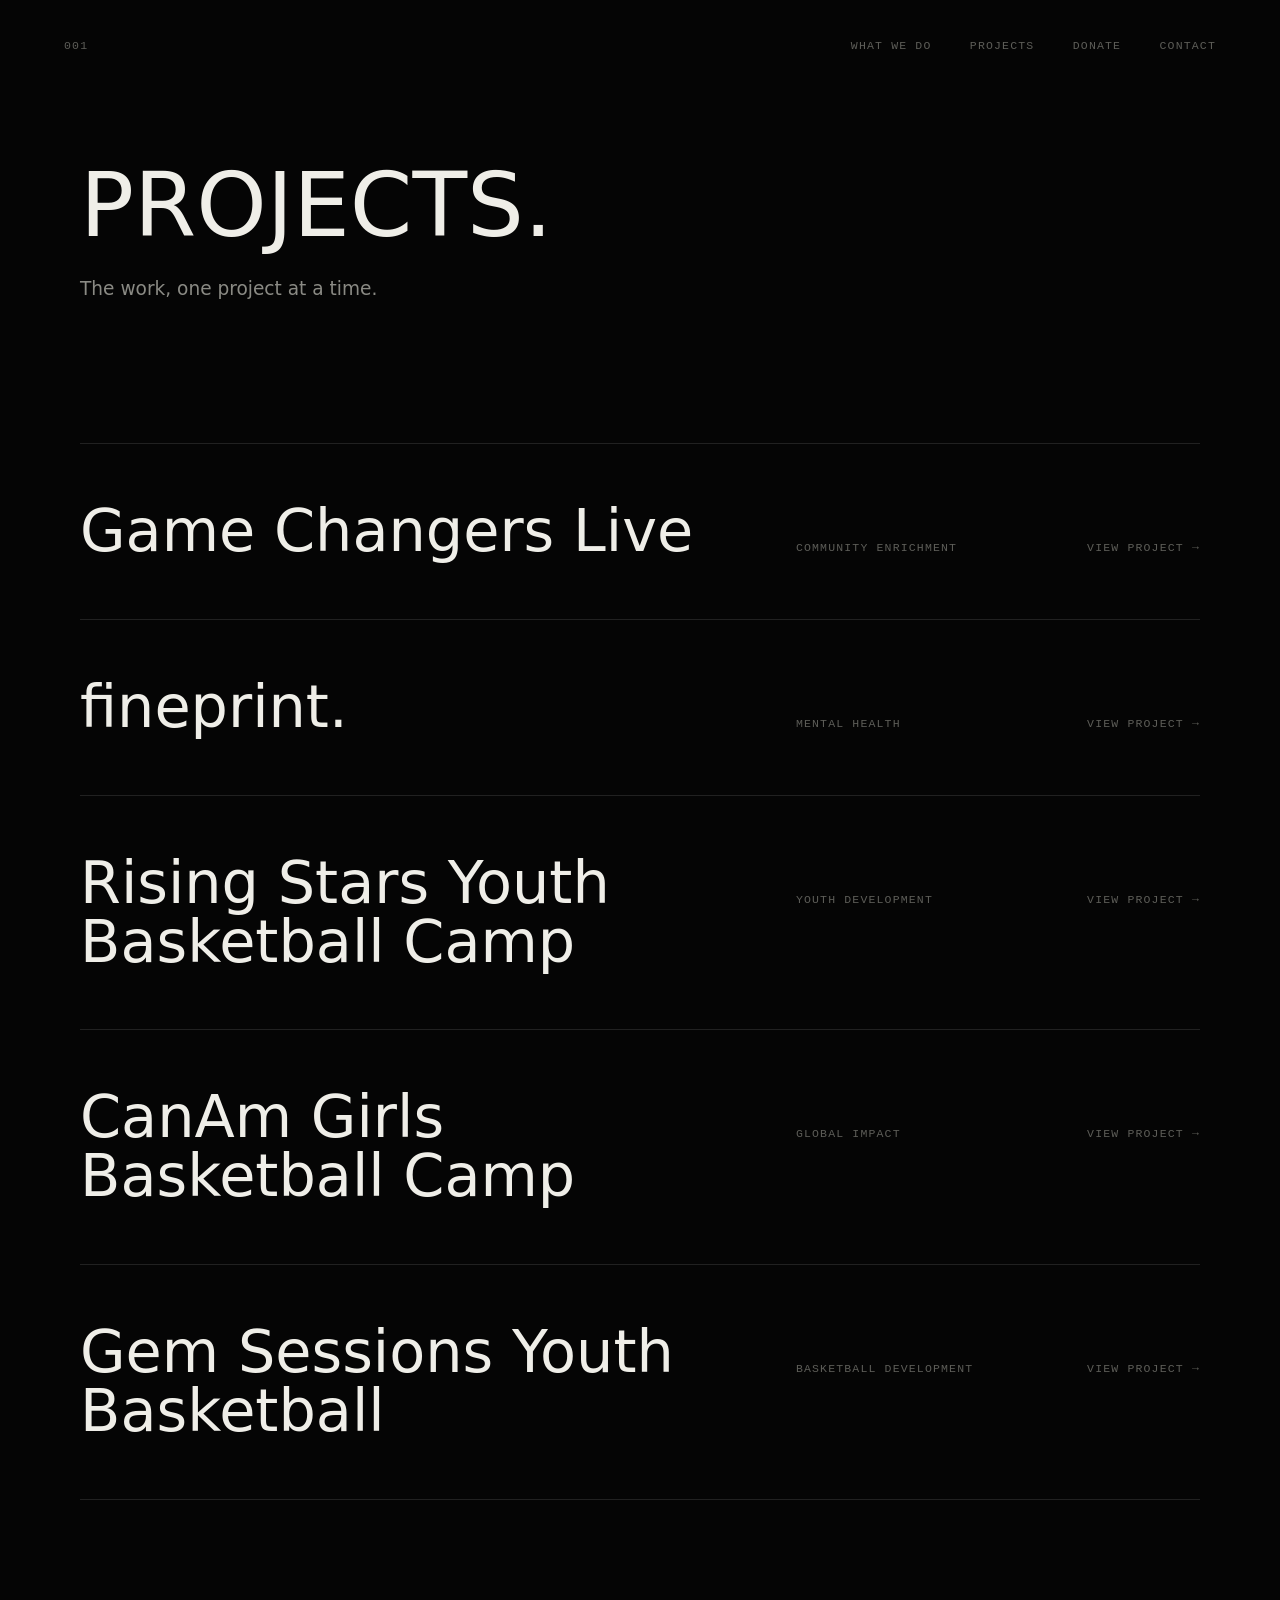
==== projects/index.html @ 75010292 "Add Project 001 projects section" ====
<!doctype html>
<html lang="en">
  <head>
    <meta charset="utf-8">
    <meta name="viewport" content="width=device-width, initial-scale=1">
    <title>Projects | Project 001 Inc.</title>
    <meta
      name="description"
      content="Project 001 projects, one project at a time."
    >
    <meta name="robots" content="index,follow">
    <meta name="theme-color" content="#050505">
    <link rel="canonical" href="https://project001inc.com/projects/">
    <link rel="icon" href="/assets/favicon.png?v=3" type="image/png" sizes="30x30">
    <link rel="apple-touch-icon" href="/assets/001-symbol-blk.png">
    <link rel="stylesheet" href="/styles.css">
  </head>
  <body>
    <a class="skip-link" href="#main">Skip to content</a>

    <header class="site-header" aria-label="Primary navigation">
      <a class="nav-mark" href="/" aria-label="Project 001 home">001</a>
      <nav class="nav-links" aria-label="Main menu">
        <a href="/#what-we-do">What We Do</a>
        <a href="/projects">Projects</a>
        <a href="/#donate">Donate</a>
        <a href="/#contact">Contact</a>
      </nav>
    </header>

    <main class="page" id="main">
      <h1>Projects.</h1>
      <p class="page-intro">The work, one project at a time.</p>

      <div class="project-index" aria-label="Project index">
        <a class="project-row" href="/projects/game-changers-live/">
          <strong>Game Changers Live</strong>
          <span>Community Enrichment</span>
          <em>View Project &rarr;</em>
        </a>
        <a class="project-row" href="/projects/fineprint/">
          <strong>fineprint.</strong>
          <span>Mental Health</span>
          <em>View Project &rarr;</em>
        </a>
        <a class="project-row" href="/projects/rising-stars-youth-basketball-camp/">
          <strong>Rising Stars Youth Basketball Camp</strong>
          <span>Youth Development</span>
          <em>View Project &rarr;</em>
        </a>
        <a class="project-row" href="/projects/canam-girls-basketball-camp/">
          <strong>CanAm Girls Basketball Camp</strong>
          <span>Global Impact</span>
          <em>View Project &rarr;</em>
        </a>
        <a class="project-row" href="/projects/gem-sessions-youth-basketball/">
          <strong>Gem Sessions Youth Basketball</strong>
          <span>Basketball Development</span>
          <em>View Project &rarr;</em>
        </a>
      </div>
    </main>
  </body>
</html>
---- styles.css ----
:root {
  --bg: #050505;
  --text: #efeee8;
  --muted: #8a8a84;
  --quiet: #5d5d58;
  --mono: "SFMono-Regular", "Roboto Mono", "Cascadia Code", Menlo, Consolas, monospace;
  --sans: Inter, ui-sans-serif, system-ui, -apple-system, BlinkMacSystemFont, "Segoe UI", sans-serif;
}

*,
*::before,
*::after {
  box-sizing: border-box;
}

html {
  scroll-behavior: smooth;
  background: var(--bg);
}

body {
  margin: 0;
  color: var(--text);
  background: var(--bg);
  font-family: var(--sans);
  line-height: 1.45;
  text-rendering: optimizeLegibility;
}

img {
  display: block;
  max-width: 100%;
}

video {
  display: block;
  max-width: 100%;
}

a {
  color: inherit;
  text-decoration: none;
}

a:focus-visible {
  outline: 1px solid var(--text);
  outline-offset: 6px;
}

.visually-hidden {
  position: absolute;
  width: 1px;
  height: 1px;
  overflow: hidden;
  clip: rect(0, 0, 0, 0);
  white-space: nowrap;
}

.skip-link {
  position: fixed;
  top: 18px;
  left: 18px;
  z-index: 100;
  transform: translateY(-160%);
  background: var(--text);
  color: var(--bg);
  padding: 8px 10px;
  font-family: var(--mono);
  font-size: 0.7rem;
}

.skip-link:focus {
  transform: translateY(0);
}

.site-header {
  position: fixed;
  inset: 0 0 auto;
  z-index: 10;
  display: flex;
  align-items: center;
  justify-content: space-between;
  gap: 24px;
  padding: clamp(18px, 3vw, 38px) clamp(18px, 5vw, 72px);
  color: var(--quiet);
  font-family: var(--mono);
  font-size: 0.72rem;
  letter-spacing: 0.1em;
  text-transform: uppercase;
}

.nav-mark,
.nav-links a {
  transition: color 160ms ease;
}

.nav-mark:hover,
.nav-links a:hover {
  color: var(--text);
}

.nav-links {
  display: flex;
  flex-wrap: wrap;
  justify-content: flex-end;
  gap: clamp(16px, 3vw, 42px);
}

.hero {
  min-height: 100svh;
  display: flex;
  flex-direction: column;
  align-items: center;
  justify-content: center;
  padding: 120px 24px 96px;
  text-align: center;
}

.hero-symbol {
  width: min(760px, 84vw);
  opacity: 0.96;
}

.hero p {
  margin: clamp(46px, 7vw, 84px) 0 0;
  color: var(--text);
  font-family: var(--mono);
  font-size: clamp(0.82rem, 1.3vw, 1rem);
  letter-spacing: 0.16em;
  text-transform: uppercase;
}

.section {
  width: min(720px, calc(100% - 48px));
  min-height: 58svh;
  margin: 0 auto;
  display: flex;
  flex-direction: column;
  justify-content: center;
  padding: 16vh 0;
  scroll-margin-top: 90px;
}

h2 {
  max-width: 680px;
  margin: 0;
  color: var(--text);
  font-size: clamp(1.65rem, 3.2vw, 2.65rem);
  font-weight: 360;
  line-height: 1.08;
  letter-spacing: 0;
}

.section p {
  max-width: 560px;
  margin: 28px 0 0;
  color: var(--muted);
  font-size: clamp(1rem, 1.45vw, 1.16rem);
  font-weight: 350;
}

.donate {
  min-height: 42svh;
}

.donate a {
  width: fit-content;
  margin-top: 26px;
  color: var(--text);
  font-family: var(--mono);
  font-size: 0.78rem;
  letter-spacing: 0.14em;
  text-transform: uppercase;
  transition: color 160ms ease, transform 160ms ease;
}

.donate a:hover {
  color: var(--muted);
  transform: translateX(4px);
}

.contact {
  min-height: 46svh;
  padding-bottom: 22vh;
}

.contact a {
  width: fit-content;
  color: var(--text);
  font-size: clamp(1.24rem, 3vw, 2.1rem);
  font-weight: 320;
  letter-spacing: 0;
  overflow-wrap: anywhere;
  transition: color 160ms ease;
}

.contact a:hover {
  color: var(--muted);
}

.page {
  width: min(1120px, calc(100% - 48px));
  min-height: 100svh;
  margin: 0 auto;
  padding: clamp(132px, 18vh, 220px) 0 clamp(90px, 16vh, 180px);
}

.page-narrow {
  width: min(760px, calc(100% - 48px));
}

.page h1,
.project-title {
  margin: 0;
  color: var(--text);
  font-size: clamp(2.3rem, 7vw, 6.2rem);
  font-weight: 320;
  line-height: 0.96;
  letter-spacing: 0;
}

.page h1 {
  text-transform: uppercase;
}

.page-intro {
  margin: 28px 0 0;
  color: var(--muted);
  font-size: clamp(1rem, 1.45vw, 1.16rem);
  font-weight: 350;
}

.project-index {
  margin-top: clamp(72px, 12vw, 140px);
}

.project-row {
  display: grid;
  grid-template-columns: minmax(0, 1fr) minmax(150px, 240px) auto;
  gap: clamp(18px, 4vw, 58px);
  align-items: baseline;
  padding: clamp(30px, 5vw, 58px) 0;
  border-top: 1px solid rgba(239, 238, 232, 0.12);
  color: var(--text);
  transition: color 160ms ease;
}

.project-row:last-child {
  border-bottom: 1px solid rgba(239, 238, 232, 0.12);
}

.project-row strong {
  font-size: clamp(1.8rem, 4.6vw, 4.7rem);
  font-weight: 320;
  line-height: 1;
  letter-spacing: 0;
}

.project-row span,
.project-row em {
  color: var(--quiet);
  font-family: var(--mono);
  font-size: 0.72rem;
  font-style: normal;
  letter-spacing: 0.1em;
  line-height: 1.7;
  text-transform: uppercase;
}

.project-row:hover span,
.project-row:hover em {
  color: var(--muted);
}

.project-detail {
  width: min(1120px, calc(100% - 48px));
  margin: 0 auto;
  padding: clamp(132px, 18vh, 220px) 0 clamp(90px, 16vh, 180px);
}

.project-description {
  max-width: 740px;
  margin: clamp(34px, 6vw, 64px) 0 0;
  color: var(--muted);
  font-size: clamp(1.08rem, 1.7vw, 1.38rem);
  font-weight: 350;
}

.partner-line,
.history-line {
  margin: 24px 0 0;
  color: var(--quiet);
  font-family: var(--mono);
  font-size: 0.72rem;
  letter-spacing: 0.1em;
  text-transform: uppercase;
}

.impact-list {
  display: grid;
  grid-template-columns: repeat(auto-fit, minmax(min(100%, 240px), 1fr));
  gap: clamp(32px, 6vw, 72px);
  margin: clamp(86px, 13vw, 150px) 0;
}

.impact-item strong {
  display: block;
  color: var(--text);
  font-size: clamp(2.5rem, 7vw, 5.8rem);
  font-weight: 300;
  line-height: 0.95;
  letter-spacing: 0;
  text-transform: uppercase;
}

.impact-item .impact-text {
  font-size: clamp(2rem, 3.5vw, 3rem);
  line-height: 1;
}

.impact-item span {
  display: block;
  margin-top: 14px;
  color: var(--quiet);
  font-family: var(--mono);
  font-size: 0.72rem;
  letter-spacing: 0.12em;
  line-height: 1.45;
  text-transform: uppercase;
}

.media-stack {
  display: grid;
  gap: clamp(28px, 5vw, 62px);
}

.media-grid {
  display: grid;
  grid-template-columns: repeat(2, minmax(0, 1fr));
  gap: clamp(24px, 4vw, 44px);
}

.project-media img,
.project-video {
  width: 100%;
  height: auto;
  background: #0b0b0b;
}

.project-video {
  max-width: 560px;
  margin: 0 auto;
  object-fit: contain;
}

.back-link {
  display: inline-flex;
  width: fit-content;
  margin-top: clamp(64px, 10vw, 120px);
  color: var(--quiet);
  font-family: var(--mono);
  font-size: 0.72rem;
  letter-spacing: 0.12em;
  text-transform: uppercase;
  transition: color 160ms ease, transform 160ms ease;
}

.back-link:hover {
  color: var(--text);
  transform: translateX(-4px);
}

@media (max-width: 640px) {
  .site-header {
    align-items: flex-start;
    flex-direction: column;
    gap: 18px;
    position: absolute;
  }

  .nav-links {
    justify-content: flex-start;
    gap: 14px 22px;
  }

  .hero {
    padding-inline: 18px;
  }

  .hero-symbol {
    width: min(92vw, 520px);
  }

  .section {
    width: calc(100% - 36px);
    min-height: 54svh;
  }

  .page,
  .page-narrow,
  .project-detail {
    width: calc(100% - 36px);
    padding-top: 150px;
  }

  .project-row,
  .media-grid {
    grid-template-columns: 1fr;
  }

  .project-row {
    gap: 14px;
    align-items: start;
  }

  .impact-item .impact-text {
    font-size: clamp(1.9rem, 11vw, 3rem);
  }
}

@media (prefers-reduced-motion: reduce) {
  *,
  *::before,
  *::after {
    scroll-behavior: auto !important;
    transition-duration: 0.01ms !important;
    animation-duration: 0.01ms !important;
    animation-iteration-count: 1 !important;
  }
}
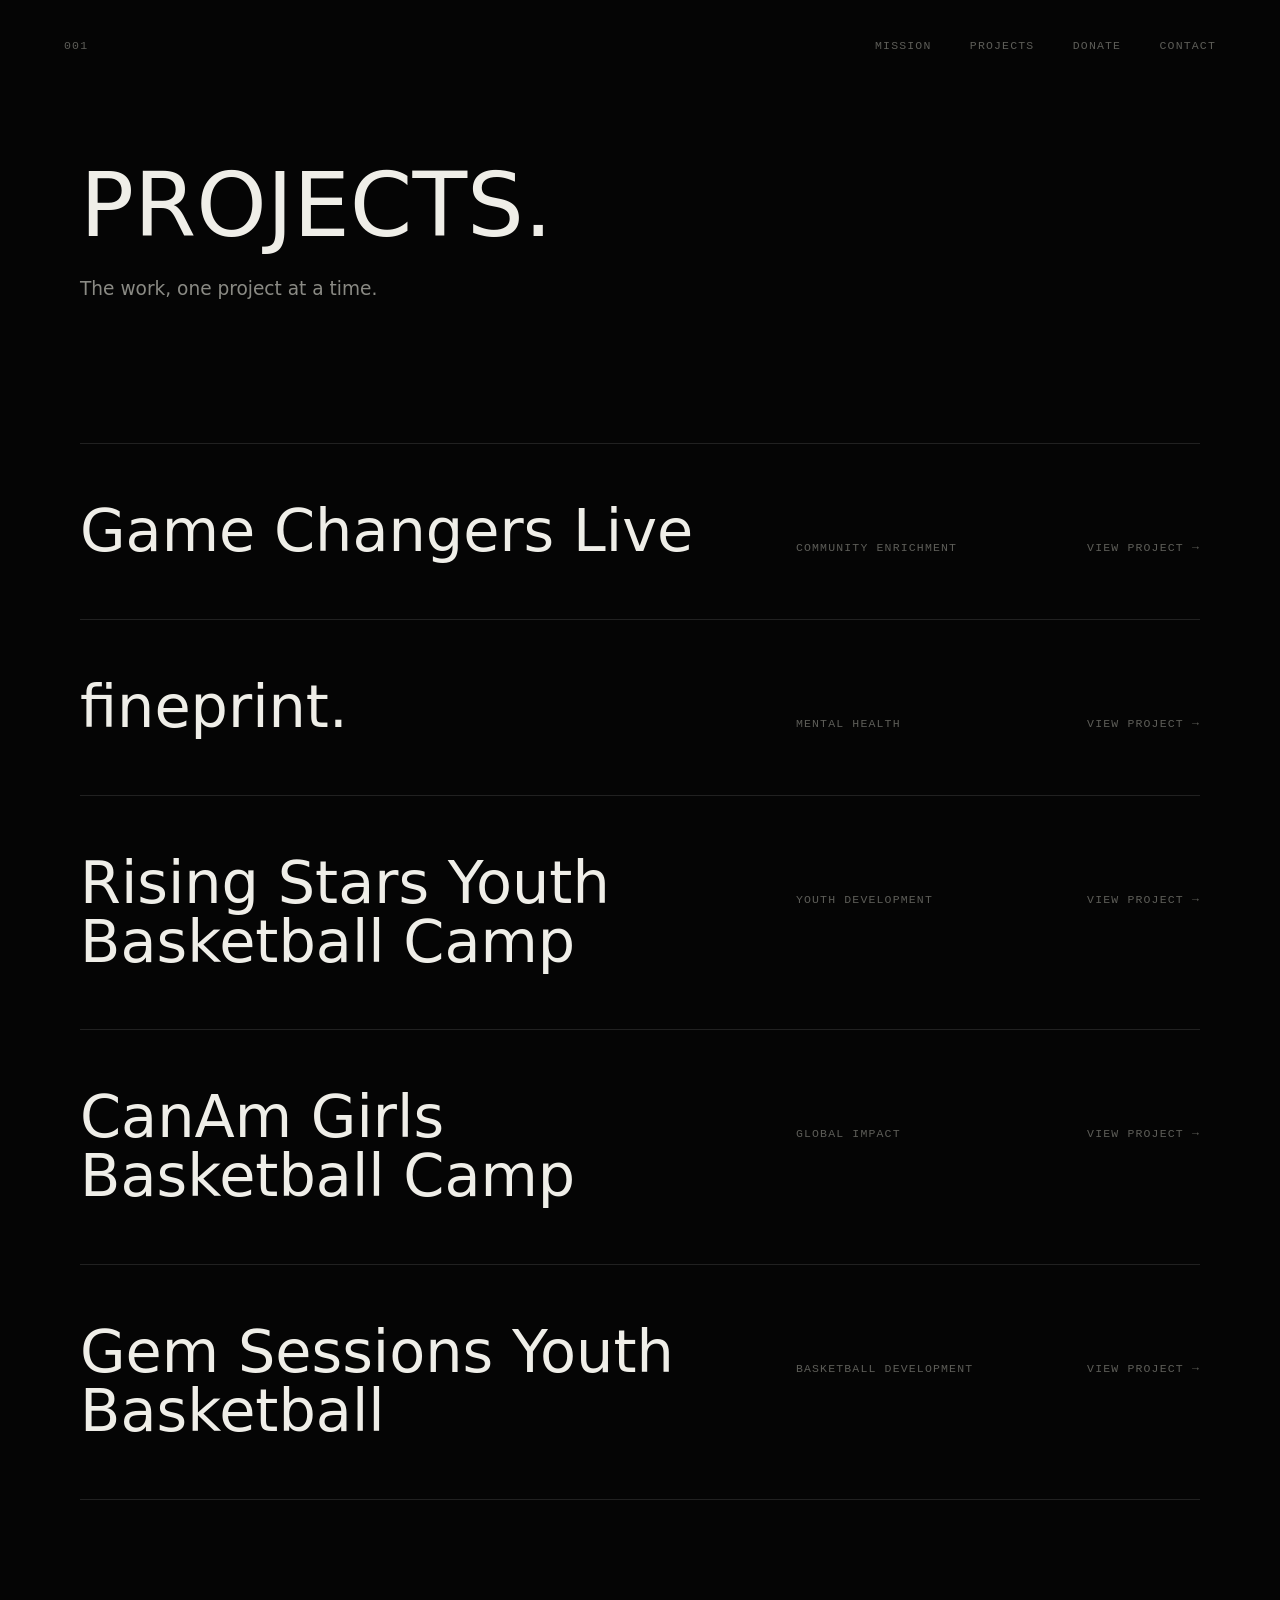
==== commit 3b54a68b: "Add mission page" ====
--- a/projects/index.html
+++ b/projects/index.html
@@ -13,7 +13,7 @@
     <link rel="canonical" href="https://project001inc.com/projects/">
     <link rel="icon" href="/assets/favicon.png?v=3" type="image/png" sizes="30x30">
     <link rel="apple-touch-icon" href="/assets/001-symbol-blk.png">
-    <link rel="stylesheet" href="/styles.css">
+    <link rel="stylesheet" href="/styles.css?v=20261002-mission-1">
   </head>
   <body>
     <a class="skip-link" href="#main">Skip to content</a>
@@ -21,7 +21,7 @@
     <header class="site-header" aria-label="Primary navigation">
       <a class="nav-mark" href="/" aria-label="Project 001 home">001</a>
       <nav class="nav-links" aria-label="Main menu">
-        <a href="/#what-we-do">What We Do</a>
+        <a href="/mission/">Mission</a>
         <a href="/projects">Projects</a>
         <a href="/#donate">Donate</a>
         <a href="/#contact">Contact</a>
--- a/styles.css
+++ b/styles.css
@@ -30,6 +30,7 @@
 img {
   display: block;
   max-width: 100%;
+  height: auto;
 }
 
 video {
@@ -45,6 +46,20 @@
 a:focus-visible {
   outline: 1px solid var(--text);
   outline-offset: 6px;
+}
+
+button {
+  font: inherit;
+}
+
+button:focus-visible {
+  outline: 1px solid var(--text);
+  outline-offset: 6px;
+}
+
+.video-modal-open,
+.video-modal-open body {
+  overflow: hidden;
 }
 
 .visually-hidden {
@@ -230,6 +245,31 @@
   font-weight: 350;
 }
 
+.mission-page p {
+  max-width: 620px;
+  margin: 30px 0 0;
+  color: var(--muted);
+  font-size: clamp(1rem, 1.45vw, 1.16rem);
+  font-weight: 350;
+}
+
+.mission-page .mission-statement {
+  margin-top: clamp(42px, 7vw, 72px);
+  color: var(--text);
+  font-size: clamp(1.35rem, 2.4vw, 2rem);
+  font-weight: 350;
+  line-height: 1.14;
+}
+
+.mission-page .mission-closing {
+  margin-top: clamp(52px, 8vw, 86px);
+  color: var(--text);
+  font-family: var(--mono);
+  font-size: 0.78rem;
+  letter-spacing: 0.16em;
+  text-transform: uppercase;
+}
+
 .project-index {
   margin-top: clamp(72px, 12vw, 140px);
 }
@@ -286,6 +326,27 @@
   font-weight: 350;
 }
 
+.project-cta {
+  display: inline-flex;
+  width: fit-content;
+  margin-top: 28px;
+  padding: 0;
+  border: 0;
+  color: var(--text);
+  background: transparent;
+  cursor: pointer;
+  font-family: var(--mono);
+  font-size: 0.72rem;
+  letter-spacing: 0.14em;
+  text-transform: uppercase;
+  transition: color 160ms ease, transform 160ms ease;
+}
+
+.project-cta:hover {
+  color: var(--muted);
+  transform: translateX(4px);
+}
+
 .partner-line,
 .history-line {
   margin: 24px 0 0;
@@ -298,9 +359,14 @@
 
 .impact-list {
   display: grid;
-  grid-template-columns: repeat(auto-fit, minmax(min(100%, 240px), 1fr));
-  gap: clamp(32px, 6vw, 72px);
-  margin: clamp(86px, 13vw, 150px) 0;
+  grid-template-columns: repeat(auto-fit, minmax(min(100%, 170px), 1fr));
+  align-items: start;
+  gap: clamp(30px, 5vw, 56px);
+  margin: clamp(78px, 12vw, 132px) 0;
+}
+
+.impact-item {
+  align-self: start;
 }
 
 .impact-item strong {
@@ -314,8 +380,8 @@
 }
 
 .impact-item .impact-text {
-  font-size: clamp(2rem, 3.5vw, 3rem);
-  line-height: 1;
+  font-size: clamp(1.5rem, 2vw, 2rem);
+  line-height: 1.06;
 }
 
 .impact-item span {
@@ -331,7 +397,7 @@
 
 .media-stack {
   display: grid;
-  gap: clamp(28px, 5vw, 62px);
+  gap: clamp(32px, 5vw, 62px);
 }
 
 .media-grid {
@@ -340,17 +406,192 @@
   gap: clamp(24px, 4vw, 44px);
 }
 
-.project-media img,
-.project-video {
+.project-media {
+  margin: 0;
+}
+
+.project-media img {
   width: 100%;
   height: auto;
   background: #0b0b0b;
 }
 
-.project-video {
-  max-width: 560px;
+.media-crop img {
+  height: 100%;
+  object-fit: cover;
+}
+
+.media-crop {
+  overflow: hidden;
+}
+
+.media-wide {
+  width: 100%;
+}
+
+.media-medium {
+  width: min(760px, 100%);
+  margin-inline: auto;
+}
+
+.media-object {
+  margin-inline: auto;
+}
+
+.video-modal {
+  position: fixed;
+  inset: 0;
+  z-index: 40;
+  display: grid;
+  place-items: center;
+  padding: 24px;
+  background: rgba(5, 5, 5, 0.9);
+}
+
+.video-modal[hidden] {
+  display: none;
+}
+
+.video-modal__panel {
+  width: min(820px, 100%);
+  padding: clamp(18px, 3vw, 32px) 0 0;
+  border-top: 1px solid rgba(239, 238, 232, 0.16);
+}
+
+.video-modal__header {
+  display: flex;
+  align-items: baseline;
+  justify-content: space-between;
+  gap: 24px;
+  margin-bottom: 18px;
+}
+
+.video-modal__title,
+.video-modal__close {
+  margin: 0;
+  color: var(--quiet);
+  background: transparent;
+  border: 0;
+  font-family: var(--mono);
+  font-size: 0.72rem;
+  letter-spacing: 0.14em;
+  line-height: 1.45;
+  text-transform: uppercase;
+}
+
+.video-modal__close {
+  padding: 0;
+  color: var(--text);
+  cursor: pointer;
+  transition: color 160ms ease;
+}
+
+.video-modal__close:hover {
+  color: var(--muted);
+}
+
+.video-modal__video {
+  width: 100%;
+  max-height: min(76vh, 760px);
   margin: 0 auto;
+  background: #000;
   object-fit: contain;
+}
+
+.game-panel {
+  aspect-ratio: 16 / 9;
+}
+
+.game-secondary-grid {
+  grid-template-columns: repeat(3, minmax(0, 1fr));
+}
+
+.game-secondary-grid .project-media {
+  aspect-ratio: 4 / 5;
+}
+
+.game-panel img,
+.game-secondary-grid img {
+  width: 100%;
+  height: 100%;
+  object-fit: cover;
+}
+
+.game-panel img {
+  object-position: center 49%;
+}
+
+.game-audience-one img {
+  object-position: center 54%;
+}
+
+.game-audience-two img {
+  object-position: center 58%;
+}
+
+.game-presentation img {
+  object-position: center 52%;
+}
+
+.fineprint-media {
+  grid-template-columns: minmax(0, 0.703fr) minmax(0, 1.408fr);
+  align-items: center;
+  gap: clamp(32px, 5vw, 58px);
+}
+
+.fineprint-media img {
+  background: transparent;
+}
+
+.fineprint-cover {
+  width: 100%;
+}
+
+.fineprint-spread {
+  width: 100%;
+}
+
+.rising-media .rising-group img {
+  width: 100%;
+}
+
+.canam-media .project-media img {
+  width: 100%;
+}
+
+.gem-media {
+  gap: clamp(28px, 4vw, 48px);
+}
+
+.gem-studio-pair {
+  display: grid;
+  grid-template-columns: repeat(2, minmax(0, 1fr));
+  gap: clamp(24px, 4vw, 44px);
+  align-items: start;
+}
+
+.gem-studio-pair .project-media:nth-child(2) {
+  margin-top: 0;
+}
+
+.gem-studio-pair .project-media {
+  aspect-ratio: 4 / 5;
+}
+
+.gem-studio img {
+  object-position: center 76%;
+}
+
+.gem-event {
+  width: 100%;
+  aspect-ratio: 4 / 3;
+}
+
+.gem-event img {
+  width: 100%;
+  height: 100%;
+  object-fit: cover;
+  object-position: center top;
 }
 
 .back-link {
@@ -404,7 +645,9 @@
   }
 
   .project-row,
-  .media-grid {
+  .media-grid,
+  .gem-studio-pair,
+  .fineprint-media {
     grid-template-columns: 1fr;
   }
 
@@ -413,8 +656,43 @@
     align-items: start;
   }
 
-  .impact-item .impact-text {
-    font-size: clamp(1.9rem, 11vw, 3rem);
+  .impact-list {
+    grid-template-columns: repeat(2, minmax(0, 1fr));
+  }
+
+  .game-panel,
+  .game-secondary-grid .project-media,
+  .gem-studio-pair .project-media,
+  .gem-event {
+    aspect-ratio: auto;
+    overflow: visible;
+  }
+
+  .game-panel img,
+  .game-secondary-grid img,
+  .gem-studio img,
+  .gem-event img {
+    width: 100%;
+    height: auto;
+    object-fit: contain;
+  }
+
+  .fineprint-cover {
+    width: min(330px, 82vw);
+  }
+
+  .fineprint-spread {
+    width: 100%;
+  }
+
+  .gem-studio-pair .project-media:nth-child(2) {
+    margin-top: 0;
+  }
+}
+
+@media (max-width: 420px) {
+  .impact-list {
+    grid-template-columns: 1fr;
   }
 }
 
